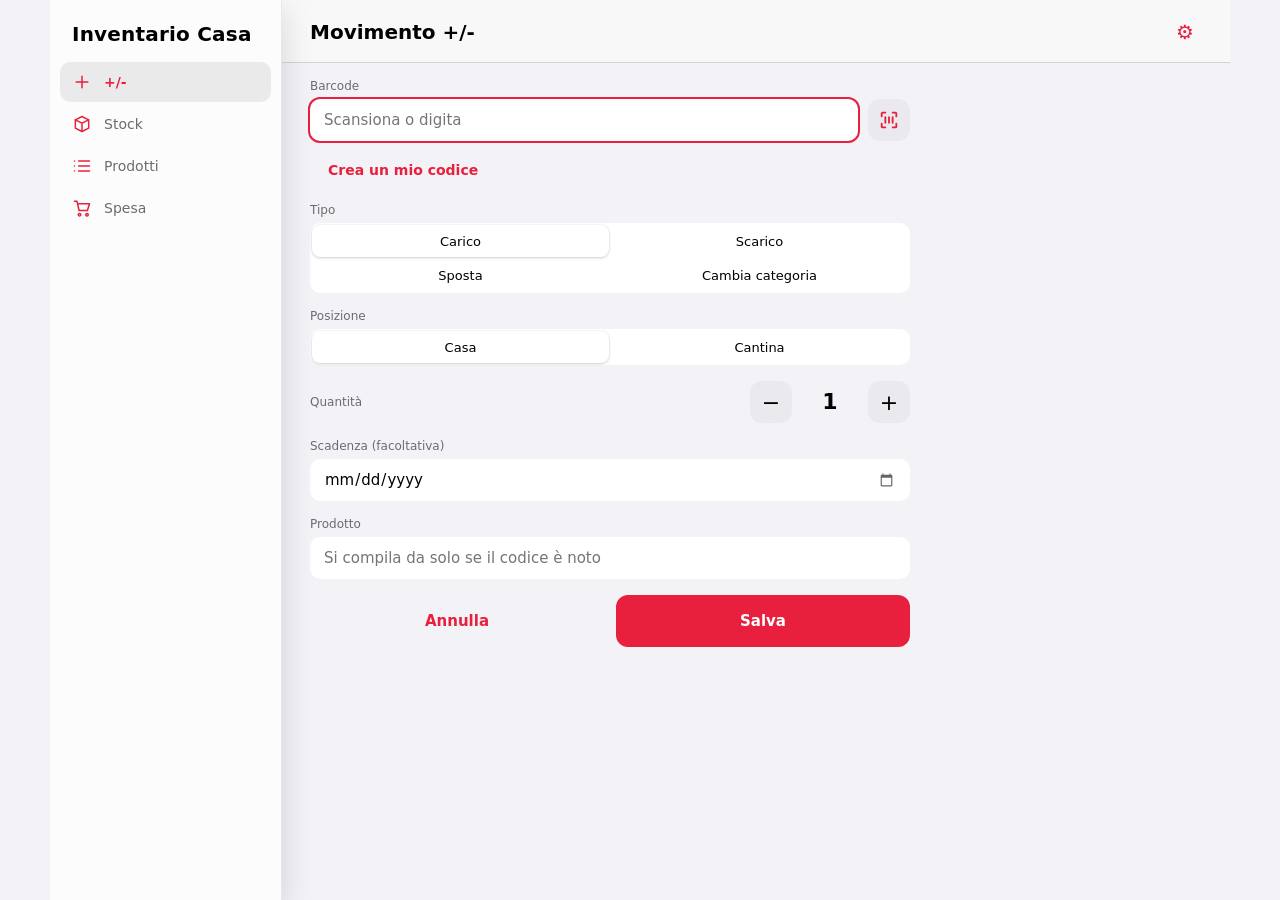
==== inventario_casa/app/static/index.html @ e1750fa5 "Elimina prodotto dal catalogo (0.30.1) Co-Authored-By: Claude Sonnet 5.5 <noreply@anthropic.com> Cla" ====
<!doctype html>
<html lang="it">
<head>
<meta charset="utf-8">
<meta name="viewport" content="width=device-width, initial-scale=1, viewport-fit=cover">
<meta name="theme-color" content="#000000">
<script>(function(){try{var h=document.documentElement,t=localStorage.getItem("tema")||"auto",x=localStorage.getItem("testo")||"normale";h.dataset.tema=t;h.dataset.testo=x;var m=document.querySelector("meta[name=theme-color]");if(m&&(t==="chiaro"||(t==="auto"&&window.matchMedia&&matchMedia("(prefers-color-scheme: light)").matches)))m.setAttribute("content","#f2f2f7")}catch(e){}})();</script>
<title>Inventario</title>
<link rel="manifest" href="manifest.json">
<link rel="icon" href="icon.svg" type="image/svg+xml">
<link rel="stylesheet" href="style.css?v=0.30.1">
<link rel="stylesheet" href="ios.css?v=0.30.1">
<link rel="stylesheet" href="ios2.css?v=0.30.1">
<link rel="stylesheet" href="tema.css?v=0.30.1">
</head>
<body>
<div id="app">
<header class="top"><svg width="20" height="20" viewBox="0 0 24 24" fill="none" stroke="currentColor" stroke-width="2" stroke-linecap="round" stroke-linejoin="round" aria-hidden="true"><path d="M3 11l9-8 9 8"/><path d="M5 10v10h14V10"/></svg>
<div class="grow"><h1 id="title">Movimento +/-</h1><div id="sub" class="sub">Home Assistant · accesso protetto</div></div><button type="button" id="imp-btn" aria-label="Impostazioni" style="background:none;border:0;color:inherit;font-size:20px;padding:8px;cursor:pointer">⚙</button><a id="esci" href="esci" hidden style="color:inherit;font-size:13px;padding:8px;opacity:.8">Esci</a></header>

<main>
<div class="large"><h1 id="ltitle" aria-hidden="true"></h1><div class="lsub" id="lsub" aria-hidden="true"></div></div>
<section id="v-mov" class="view" aria-labelledby="title">
<form id="f" autocomplete="off">
<div class="field"><label for="bc">Barcode</label>
<div class="row"><input id="bc" type="text" inputmode="text" autocapitalize="characters" autocorrect="off" spellcheck="false" placeholder="Scansiona o digita" enterkeyhint="go">
<button type="button" id="scan" class="sq" aria-label="Scansiona con la fotocamera"><svg width="22" height="22" viewBox="0 0 24 24" fill="none" stroke="currentColor" stroke-width="2" stroke-linecap="round" stroke-linejoin="round" aria-hidden="true"><path d="M4 8V5a1 1 0 011-1h3M16 4h3a1 1 0 011 1v3M20 16v3a1 1 0 01-1 1h-3M8 20H5a1 1 0 01-1-1v-3"/><path d="M8 9v6M12 9v6M16 9v6"/></svg></button></div>
<div id="scanbox" hidden><video id="vid" playsinline muted></video><button type="button" id="scanstop" class="btn ghost">Chiudi scanner</button></div>
<input id="scanfile" type="file" accept="image/*" capture="environment" class="sr" tabindex="-1" aria-label="Foto del codice a barre">
<div id="hint" class="note" role="status"></div>
<button type="button" id="mio-cod" class="btn ghost mio-cod">Crea un mio codice</button>
<div id="foto" class="fotopair" hidden><label class="btn fotobtn" for="file"><svg width="20" height="20" viewBox="0 0 24 24" fill="none" stroke="currentColor" stroke-width="2" stroke-linecap="round" stroke-linejoin="round" aria-hidden="true"><path d="M4 8h3l2-3h6l2 3h3v11H4z"/><circle cx="12" cy="13" r="3.5"/></svg><span id="t-fronte">Foto fronte</span></label><input id="file" type="file" accept="image/*" capture="environment" class="sr"><label class="btn fotobtn" for="fileretro"><svg width="20" height="20" viewBox="0 0 24 24" fill="none" stroke="currentColor" stroke-width="2" stroke-linecap="round" stroke-linejoin="round" aria-hidden="true"><path d="M4 8h3l2-3h6l2 3h3v11H4z"/><circle cx="12" cy="13" r="3.5"/></svg><span id="t-retro">Foto retro</span></label><input id="fileretro" type="file" accept="image/*" capture="environment" class="sr"><div class="fprev"><img id="prev" alt="Fronte" hidden><img id="prevr" alt="Retro" hidden></div></div>
</div>
<div id="prop" class="prop" hidden></div>
<div class="field"><div class="lbl" id="l-tipo">Tipo</div><div class="seg" id="tipo" role="group" aria-labelledby="l-tipo"></div></div>
<div class="field" id="f-riga" hidden><div class="lbl" id="l-riga">Da dove</div><div class="seg one" id="riga" role="group" aria-labelledby="l-riga"></div><div id="rnote" class="note" role="status"></div></div>
<div class="field" id="f-catnew" hidden><label for="catnew">Nuova categoria</label><select id="catnew"></select></div>
<div class="field" id="f-luogo"><div class="lbl" id="l-luogo">Posizione</div><div class="seg" id="luogo" role="group" aria-labelledby="l-luogo"></div></div>
<div class="field qty"><div class="lbl" id="l-q">Quantità</div><div class="row"><button type="button" class="sq" id="qm" aria-label="Diminuisci">−</button><output id="qv" aria-labelledby="l-q">1</output><button type="button" class="sq" id="qp" aria-label="Aumenta">+</button></div></div>
<div class="field" id="f-scad"><label for="scad">Scadenza (facoltativa)</label><input id="scad" type="date"></div>
<div class="field"><label for="pr">Prodotto</label><input id="pr" type="text" placeholder="Si compila da solo se il codice è noto"><div id="cat" class="note"></div></div>
<div class="actions"><button type="button" id="cancel" class="btn ghost">Annulla</button><button type="submit" id="save" class="btn primary">Salva</button></div>
</form>
</section>

<section id="v-stock" class="view" hidden>
<div class="stk"><div class="field"><label for="q" class="sr">Cerca</label><input id="q" type="search" placeholder="Cerca prodotto o categoria"></div>
<div class="chips" id="chips" role="group" aria-label="Filtri"></div></div>
<div id="stock"></div>
</section>

<section id="v-prod" class="view" hidden>
<div class="stk"><div class="field"><label for="qp2" class="sr">Cerca un prodotto</label><input id="qp2" type="search" placeholder="Cerca tra tutti i prodotti"></div>
<div class="note" id="prod-sum" aria-live="polite"></div>
<button type="button" class="chip tipo-f" id="prod-tipo" aria-label="Togli il filtro del tipo" hidden></button>
<div class="chips cats" id="prod-cat" role="group" aria-label="Categoria"></div>
<div class="chips cats" id="prod-sotto" role="group" aria-label="Sottocategoria" hidden></div>
<div class="chips" id="prod-luogo" role="group" aria-label="Posizione"></div>
<div class="bar one"><div class="chips" id="prod-flt" role="group" aria-label="Filtra"></div><div class="chips fix"><button type="button" class="chip" id="prod-chiudi" title="Chiudi tutti i gruppi" aria-label="Chiudi tutti i gruppi">Chiudi</button><button type="button" class="chip" id="prod-apri" title="Apri tutti i gruppi" aria-label="Apri tutti i gruppi">Apri</button></div></div></div>
<div id="prodlist"></div>
</section>

<section id="v-spesa" class="view" hidden><div class="stk" id="spesa-top"></div><div id="spesa-list"></div></section>
<section id="v-bozze" class="view" hidden><p class="empty" id="da-fare-vuoto" hidden>Niente da inserire né da approvare.</p><div id="scad-list"></div><div id="bozze-list"></div><div id="appr"></div><div id="off-conf"></div></section>
<section id="v-off" class="view" hidden><div id="off"></div></section>
<section id="v-imp" class="view" hidden><div id="imp"></div></section>
</main>

<nav id="nav" aria-label="Sezioni"></nav>
<div id="scheda" role="dialog" aria-modal="true" aria-labelledby="sc-nome" hidden>
<div class="sc-bar"><button type="button" id="sc-close" class="sq" aria-label="Chiudi la scheda">←</button><b>Scheda prodotto</b></div>
<div id="sc-body" class="sc-body"></div>
<div class="sc-foot"><button type="button" id="sc-mov" class="btn primary">Carica o scarica</button></div></div>
<div id="toast" role="status" aria-live="polite"></div>
<div id="undo" role="status" hidden></div>
</div>
<script src="app.js?v=0.30.1"></script>
<script src="ios.js?v=0.30.1"></script>
<script src="imp_sic.js?v=0.30.1"></script>
<script src="imp_cop.js?v=0.30.1"></script>
<script src="imp_cod.js?v=0.30.1"></script>
</body>
</html>
---- inventario_casa/app/static/style.css ----
:root{--bg:#14181b;--s1:#1a1f23;--s2:#1d2327;--bd:#2c353c;--tx:#e8ecef;--mut:#9aa5ae;--acc:#4fb3e8;--ok:#5fbf8f;--bad:#f08a8a;--warn:#f2b866}
*{box-sizing:border-box}
html,body{margin:0;height:100%;background:var(--bg);color:var(--tx);font-family:system-ui,-apple-system,"Segoe UI",Roboto,sans-serif}
button,input{font:inherit;color:inherit}
#app{display:flex;flex-direction:column;height:100dvh;max-width:560px;margin:0 auto}
.top{display:flex;align-items:center;gap:10px;padding:14px 20px 10px;background:var(--s1);border-bottom:1px solid #262d33;color:var(--acc)}
.top h1{margin:0;font-size:16px;color:var(--tx)}.sub{font-size:12px;color:var(--mut)}.grow{flex:1}
main{flex:1;overflow:auto;padding:16px 20px}
.view[hidden],[hidden]{display:none!important}
.field{display:flex;flex-direction:column;gap:6px;margin-bottom:16px}
label,.lbl{font-size:13px;color:var(--mut)}
input[type=text],input[type=search]{height:48px;border-radius:10px;border:1px solid var(--bd);background:var(--s2);padding:0 14px;font-size:16px;width:100%;min-width:0}
input:focus-visible,button:focus-visible,label.btn:focus-within{outline:2px solid var(--acc);outline-offset:2px}
.row{display:flex;gap:8px;align-items:center}
.sq{width:48px;height:48px;flex:none;border-radius:10px;border:1px solid var(--bd);background:var(--s2);font-size:22px;display:flex;align-items:center;justify-content:center;cursor:pointer;color:var(--acc)}
#qm,#qp{color:var(--tx)}
.qty{flex-direction:row;align-items:center;justify-content:space-between}
#qv{width:56px;text-align:center;font-size:22px;font-weight:700}
.seg{display:grid;grid-template-columns:repeat(2,minmax(0,1fr));gap:8px}
.seg button{height:48px;border-radius:10px;border:1px solid var(--bd);background:var(--s2);font-size:15px;font-weight:500;cursor:pointer}
.seg button[aria-pressed=true]{background:var(--acc);border-color:var(--acc);color:#06222f}
.note{font-size:13px;color:var(--mut);min-height:0}.note:empty{display:none}.note.warn{color:var(--warn)}.note.ok{color:var(--ok)}
.btn{display:flex;align-items:center;justify-content:center;min-height:48px;padding:0 18px;border-radius:12px;border:1px solid var(--bd);background:transparent;font-weight:500;cursor:pointer;font-size:16px}
.btn.primary{background:var(--acc);border-color:var(--acc);color:#06222f;font-weight:700}
.btn.ok{background:var(--ok);border-color:var(--ok);color:#0a2418;font-weight:700}
.btn.bad{border-color:#4a3a3a;color:var(--bad)}
.btn:disabled{opacity:.5;cursor:default}
.actions{display:flex;gap:12px}.actions .btn{flex:1;min-height:52px}
#scanbox{display:flex;flex-direction:column;gap:8px}#vid{width:100%;border-radius:10px;background:#000;max-height:240px;object-fit:cover}
#prev{max-width:100%;max-height:200px;border-radius:10px;object-fit:cover}
.sr{position:absolute;width:1px;height:1px;overflow:hidden;clip:rect(0 0 0 0)}
.chips{display:flex;gap:6px;flex-wrap:wrap;margin-bottom:8px}
.chip{min-height:32px;padding:0 12px;border-radius:16px;border:1px solid var(--bd);background:var(--s2);font-size:12px;cursor:pointer}
.chip[aria-pressed=true]{background:var(--acc);border-color:var(--acc);color:#06222f;font-weight:700}
details.g{border-bottom:1px solid #20272c}
details.g summary{padding:12px 0;font-size:12px;font-weight:700;letter-spacing:.04em;text-transform:uppercase;color:var(--mut);cursor:pointer;min-height:44px;display:flex;align-items:center}
.item{display:flex;align-items:center;gap:12px;padding:10px 0;border-top:1px solid #20272c}
.item .n{flex:1;min-width:0}.item .n b{font-weight:500;font-size:15px;display:block}.item .n span{font-size:12px;color:var(--mut)}
.badge{font-size:12px;padding:4px 10px;border-radius:12px;background:#1b2e26;color:#8fd6b0;white-space:nowrap}.badge.low{background:#33291a;color:var(--warn)}
.qta{width:34px;text-align:right;font-size:18px;font-weight:700}
.card{border-radius:14px;background:var(--s2);border:1px solid var(--bd);padding:16px;display:flex;flex-direction:column;gap:12px;margin-bottom:14px}
.card h2{margin:0;font-size:16px}.pd{display:flex;gap:10px;align-items:baseline;font-size:14px}
.pd .k{width:52px;flex:none;font-size:11px;font-weight:700;letter-spacing:.06em;color:var(--mut)}.pd.dopo .k{color:var(--acc)}.pd.dopo .v{font-weight:500}
.card .why{font-size:13px;color:var(--mut)}.card .btns{display:flex;gap:10px}.card .btns .btn{flex:1}
.empty{color:var(--mut);text-align:center;margin-top:40px}
nav{display:grid;grid-template-columns:repeat(6,minmax(0,1fr));background:var(--s1);border-top:1px solid #262d33;padding:6px 4px calc(10px + env(safe-area-inset-bottom))}
nav button{background:none;border:0;min-height:48px;display:flex;flex-direction:column;align-items:center;gap:3px;color:#7d8790;font-size:10.5px;cursor:pointer;padding:0;min-width:0}
nav button[aria-current=page]{color:var(--acc);font-weight:700}
#toast{position:fixed;left:50%;bottom:90px;transform:translateX(-50%);background:#222a30;border:1px solid var(--bd);padding:10px 16px;border-radius:10px;font-size:14px;opacity:0;pointer-events:none;transition:opacity .2s;max-width:90%}
#toast.on{opacity:1}#toast.err{border-color:var(--bad)}

.item .n .tipo{display:inline-block;margin:3px 6px 0 0;padding:1px 9px;border-radius:10px;background:#1c2a33;border:1px solid #274456;color:#9fd0ee;font-size:11px}

.item .th{width:48px;height:48px;flex:none;display:flex;align-items:center;justify-content:center}
.item .th:empty{border-radius:8px;background:var(--s2);border:1px solid var(--bd)}
.item .th img{width:100%;height:100%;object-fit:contain}
.item .n .sub2{display:block;color:var(--mut);font-size:12px}

.item{cursor:pointer}
#scheda{position:fixed;inset:0;z-index:20;background:var(--bg);display:flex;flex-direction:column;max-width:560px;margin:0 auto}
.sc-bar{display:flex;align-items:center;gap:12px;padding:10px 16px;background:var(--s1);border-bottom:1px solid #262d33}
.sc-bar .sq{color:var(--tx)}
.sc-body{flex:1;overflow:auto;padding:16px 20px 28px}
.sc-head{display:flex;gap:14px;align-items:center;margin-bottom:14px}
.sc-img{width:96px;height:96px;flex:none;display:flex;align-items:center;justify-content:center}
.sc-img img{max-width:100%;max-height:100%;object-fit:contain}
.sc-head h2{margin:0;font-size:20px;line-height:1.2}.sc-head .m{color:var(--mut);font-size:14px;margin-top:4px}
.pills{display:flex;gap:6px;flex-wrap:wrap;margin:0 0 14px}
.pills span{padding:2px 10px;border-radius:10px;background:#1c2a33;border:1px solid #274456;color:#9fd0ee;font-size:12px}
.sc-sec{margin-bottom:16px}.sc-sec h3{margin:0 0 6px;font-size:12px;letter-spacing:.06em;text-transform:uppercase;color:var(--mut)}
.sc-sec p{margin:0;font-size:14px;line-height:1.45;white-space:pre-wrap;overflow-wrap:anywhere}
.sc-giac{display:flex;justify-content:space-between;gap:10px;padding:8px 0;border-top:1px solid #20272c;font-size:14px}
.sc-giac b{font-size:16px}
.sc-giac.tot{font-weight:700}
.sc-low{color:var(--warn);font-size:13px;margin-top:6px}

.sc-foot{padding:10px 20px calc(12px + env(safe-area-inset-bottom));background:var(--s1);border-top:1px solid #262d33}.sc-foot .btn{width:100%}
.letter{padding:12px 0 4px;font-size:12px;font-weight:700;letter-spacing:.06em;color:var(--acc);text-transform:uppercase}
.badge.zero{background:#2a2023;color:var(--bad)}

.seg.one{grid-template-columns:1fr}
.seg.one button{height:auto;min-height:48px;padding:8px 12px;display:flex;justify-content:space-between;align-items:center;gap:12px;text-align:left}
select{width:100%;height:48px;border-radius:10px;border:1px solid var(--bd);background:var(--s2);color:inherit;font-size:16px;padding:0 12px}
.sc-edit{display:flex;gap:8px;align-items:center;margin-top:8px}.sc-edit select{flex:1}.sc-edit .btn{flex:none;padding:0 16px;height:48px}

/* ricerca e filtri restano fissi in alto; sotto, la categoria (o la lettera) corrente resta fissa finche non arriva la successiva */
.stk{position:sticky;top:-16px;z-index:5;background:var(--bg);margin:-16px -20px 4px;padding:16px 20px 2px}
.stk .field,.stk .chips{margin-bottom:8px}
details.g summary,.letter{position:sticky;top:calc(var(--stk,0px) - 16px);z-index:4;background:var(--bg)}

.prop{border:1px solid var(--bd);background:var(--s1);border-radius:12px;padding:14px;margin-bottom:16px;display:flex;flex-direction:column;gap:10px}
.prop h3{margin:0;font-size:12px;letter-spacing:.04em;text-transform:uppercase;color:var(--mut)}
.prop .ph{display:flex;gap:12px;align-items:center}.prop .ph .th{width:64px;height:64px;flex:none}
.prop input[type=text]{height:44px}.prop .btn{width:100%}
.prop .alt{background:none;border:0;color:var(--acc);font-size:13px;padding:6px;cursor:pointer;text-align:center}
.prop .th{display:flex;align-items:center;justify-content:center;background:var(--s2);border-radius:8px}.prop .th img{max-width:100%;max-height:100%}.prop .m{color:var(--mut);font-size:13px}.prop select{height:44px}

/* fase 4: spesa, da inserire, approvazioni */
.row{display:flex;gap:10px;align-items:flex-start}.row .grow{flex:1;min-width:0}
.row input[type=checkbox]{width:22px;height:22px;margin-top:4px}
.card.done{opacity:.55}
.fld{display:block;margin:8px 0}.fld>span{display:block;font-size:.8rem;opacity:.7;margin-bottom:2px}
.fld input,.fld select{width:100%;box-sizing:border-box}
.edit{margin:8px 0}
.btns{flex-wrap:wrap}.btns .btn{flex:1 1 40%}.fld{margin:4px 0}.card .m{text-align:left}

/* spesa e prodotti (0.6.0) */
.bar{display:flex;gap:8px;justify-content:space-between;align-items:center;flex-wrap:wrap}.bar .chips{margin-bottom:8px}
.sp-ios{width:100%;margin:6px 0 4px}.sp-nota{margin-bottom:8px}
.sp-row{display:flex;align-items:center;gap:8px;min-height:52px;border-top:1px solid #20272c}
.sp-row .th{width:36px;height:36px;flex:none;display:flex;align-items:center;justify-content:center}.sp-row .th:empty{border-radius:8px;background:var(--s2);border:1px solid var(--bd)}.sp-row .th img{width:100%;height:100%;object-fit:contain}
.sp-row .n{flex:1;min-width:0}.sp-row .n b{display:block;font-weight:500;font-size:15px;white-space:nowrap;overflow:hidden;text-overflow:ellipsis}.sp-row .n span{display:block;font-size:11px;color:var(--mut);white-space:nowrap;overflow:hidden;text-overflow:ellipsis}
.sp-chk{display:flex;align-items:center;justify-content:center;width:44px;height:44px;flex:none;cursor:pointer}.sp-chk input{width:22px;height:22px;accent-color:var(--acc)}
.sp-q{font-size:13px;font-weight:700;padding:3px 9px;border-radius:10px;white-space:nowrap}.sp-q.zero{background:#2a2023;color:var(--bad)}.sp-q.low{background:#33291a;color:var(--warn)}
.sp-plus{flex:none;width:40px;height:36px;border-radius:10px;border:1px solid var(--bd);background:transparent;color:var(--mut);font-weight:700;font-size:13px;cursor:pointer}.sp-plus:disabled{opacity:.4;cursor:default}
.sp-row.done{opacity:.5}.sp-row.done .n b{text-decoration:line-through}

/* swipe (0.6.5, stile Apple Music) */
body{overscroll-behavior-x:none}
.sw{position:relative;overflow:hidden;touch-action:pan-y}
.sw-bg{position:absolute;inset:0;background:var(--bg)}
.sw-act{position:absolute;top:0;bottom:0;border:0;display:none;align-items:center;justify-content:center;padding:0 10px;min-width:92px;color:#fff;font-size:13px;font-weight:700;text-align:center;line-height:1.2;cursor:pointer;overflow:hidden}
.sw-r{left:0;background:#2e7d57}.sw-l{right:0;background:#b7791f}.sw-l.bad{background:#c0392b}
.sw.mostra-r .sw-r,.sw.mostra-l .sw-l{display:flex}
.sw.pronto .sw-act{filter:brightness(1.2)}
.sw-fg{position:relative;background:var(--bg);touch-action:pan-y;transition:transform .3s cubic-bezier(.2,.8,.2,1);-webkit-user-select:none;user-select:none;-webkit-touch-callout:none;will-change:transform}
.sw-fg.drag{transition:none}
.sw-card{margin-bottom:14px;border-radius:14px}.sw .card.sw-fg{margin-bottom:0;background:var(--s2)}
@media (prefers-reduced-motion:reduce){.sw-fg,#nav-ind{transition:none}}
nav{position:relative}
#nav-ind{position:absolute;top:0;left:0;height:3px;border-radius:0 0 3px 3px;background:var(--acc);transition:transform .28s cubic-bezier(.2,.8,.2,1),width .2s;pointer-events:none}
.sw-hint{display:flex;gap:8px;align-items:center;justify-content:space-between;margin:0 0 8px;padding:8px 10px;border-radius:10px;background:var(--s2);border:1px solid var(--bd);font-size:12px;color:var(--mut)}
.sw-hint button{flex:none;min-height:32px;min-width:32px;border:0;background:transparent;color:var(--acc);font-size:16px;cursor:pointer}
.diag{position:fixed;left:16px;right:16px;top:20%;z-index:50;padding:14px 16px;border-radius:14px;background:var(--s2);border:1px solid var(--bd);font-size:12px;line-height:1.5;word-break:break-word}
.diag .btn{margin-top:8px}
#undo{position:fixed;left:16px;right:16px;bottom:calc(76px + env(safe-area-inset-bottom));z-index:30;display:flex;gap:12px;align-items:center;justify-content:space-between;padding:12px 16px;border-radius:12px;background:var(--s2);border:1px solid var(--bd);font-size:14px}
#undo[hidden]{display:none}#undo button{background:transparent;border:0;color:var(--acc);font-weight:700;font-size:14px;min-height:44px;padding:0 8px;cursor:pointer}
#nav{touch-action:pan-y}

.sp-x{flex:none;width:36px;height:36px;border-radius:10px;border:1px solid var(--bd);background:transparent;color:var(--mut);font-size:14px;cursor:pointer}.sp-ripr{margin-top:12px;width:100%}
#pick{position:fixed;inset:0;z-index:40;background:rgba(0,0,0,.55);display:flex;align-items:flex-end;justify-content:center}
#pick .pk{width:100%;max-width:520px;background:var(--s2);border-top:1px solid var(--bd);border-radius:16px 16px 0 0;padding:16px 16px calc(16px + env(safe-area-inset-bottom));display:flex;flex-direction:column;gap:10px}
#pick h3{margin:0 0 4px;font-size:15px}#pick .btn{min-height:48px;text-align:left}

/* Prodotti: vista unica per tipo */
details.g summary{display:flex;align-items:baseline;justify-content:space-between;gap:10px}
details.g summary .gn{font-weight:600}
details.g summary .gc{font-size:12px;color:var(--mut);white-space:nowrap}
details.g summary .gc b{color:var(--tx);font-weight:700}
.item.pr{gap:10px;padding:8px 0}
.item.pr .th{width:40px;height:40px}
.item.pr .n b{font-size:14px;white-space:nowrap;overflow:hidden;text-overflow:ellipsis}
.item.pr .n .m1,.item.pr .n .m2{display:block;white-space:nowrap;overflow:hidden;text-overflow:ellipsis;font-size:12px}
.item.pr .n .m2{font-size:11px;opacity:.75}
.qp{min-width:46px;text-align:right;line-height:1.1}
.qp b{font-size:18px;font-weight:700}.qp small{font-size:11px;color:var(--mut);margin-left:2px}
.qp i{display:block;font-style:normal;font-size:10px;color:var(--mut)}
.qp.zero b{color:var(--bad)}.qp.low b{color:var(--warn)}.qp.low i{color:var(--warn)}.qp.zero i{color:var(--bad)}
#prod-sum{margin:4px 0 2px;font-size:12px;color:var(--mut)}

.bar.one{flex-wrap:nowrap;gap:6px}.bar.one .chips{flex-wrap:nowrap}.bar.one #prod-flt{flex:1;min-width:0;overflow-x:auto;scrollbar-width:none}.bar.one #prod-flt::-webkit-scrollbar{display:none}.bar.one .chip{white-space:nowrap;flex:none}.bar.one .fix{flex:none;padding-left:6px;border-left:1px solid var(--bd)}
.chips.cats{flex-wrap:nowrap;overflow-x:auto;-webkit-overflow-scrolling:touch;scrollbar-width:none;padding-bottom:4px}.chips.cats::-webkit-scrollbar{display:none}.chips.cats .chip{flex:none;white-space:nowrap}
.sez{margin:14px 4px 6px;font-size:12px;letter-spacing:.06em;text-transform:uppercase;color:var(--mut)}
.stp{display:flex;align-items:center;gap:8px;flex:1}.stp input{flex:1;min-width:0;text-align:center;font-size:20px;height:48px}
details.g.sub{border-bottom:0;margin-left:10px}details.g.sub summary{position:static;font-size:11px;min-height:36px;padding:6px 0;text-transform:none;letter-spacing:0}#prod-sotto{margin-top:4px}
.pen{display:inline-flex;width:36px;height:36px;font-size:16px;vertical-align:middle;margin-left:6px}#sc-dati .btns{display:flex;gap:8px;margin-top:8px}

.sc-hero{display:flex;gap:16px;align-items:center;margin-bottom:12px;padding:14px;border-radius:16px;background:linear-gradient(160deg,#1b242b,#161c21);border:1px solid #26323a}
.sc-hero .sc-img{width:116px;height:116px;border-radius:14px;background:#fff;padding:6px;overflow:hidden}
.sc-noimg{font-size:44px}
.sc-tit{min-width:0;flex:1}.sc-tit h2{margin:0;font-size:21px;line-height:1.2;overflow-wrap:anywhere}
.sc-marca{color:var(--tx);opacity:.8;font-size:15px;margin-top:6px}.sc-cod{color:var(--mut);font-size:12px;margin-top:6px;font-variant-numeric:tabular-nums}
.pills span.cat{background:#1c2a33;border:1px solid #274456;color:#9fd0ee}.pills span.tipo{background:#2a2433;border:1px solid #473a5c;color:#d2b8f2}
.pills span{padding:5px 12px;font-size:13px;border-radius:14px}
.sc-stock{display:flex;align-items:center;gap:16px;padding:16px;border-radius:16px;margin-bottom:8px;border:1px solid #26323a;background:#161c21}
.sc-stock.ok{background:linear-gradient(135deg,#14261d,#161c21);border-color:#245238}.sc-stock.low{background:linear-gradient(135deg,#2b2412,#161c21);border-color:#6b5a1f}.sc-stock.zero{background:linear-gradient(135deg,#2c1717,#161c21);border-color:#6b2a2a}
.sc-num{display:flex;flex-direction:column;align-items:center;min-width:76px}.sc-num b{font-size:46px;line-height:1;font-weight:800}.sc-num small{font-size:11px;color:var(--mut);margin-top:4px;text-transform:uppercase;letter-spacing:.05em}
.sc-stock.ok .sc-num b{color:#7fd9a0}.sc-stock.low .sc-num b{color:#f0c85a}.sc-stock.zero .sc-num b{color:#f08a8a}
.sc-badge{display:inline-block;padding:4px 12px;border-radius:12px;font-size:13px;font-weight:700;background:#ffffff14}.sc-min{display:block;font-size:13px;color:var(--mut);margin-top:8px;line-height:1.35}
.sc-dove{display:flex;gap:8px;flex-wrap:wrap;margin-bottom:16px}.sc-luogo{flex:1;min-width:130px;display:flex;justify-content:space-between;align-items:center;gap:8px;padding:10px 14px;border-radius:12px;background:#1a2126;border:1px solid #242d33;font-size:13px}.sc-luogo b{font-size:20px}
.sc-score{display:grid;grid-template-columns:repeat(3,1fr);gap:8px;margin:4px 0 16px}
.sc-sc{border-radius:14px;padding:10px 6px;text-align:center;background:#1a2126;border:1px solid #242d33}.sc-sc small{display:block;font-size:11px;letter-spacing:.06em;text-transform:uppercase;color:var(--mut)}.sc-sc b{display:block;font-size:26px;margin-top:2px}
.sc-sc.g{background:#14301f;border-color:#2c7a4b}.sc-sc.g b{color:#7fe0a3}.sc-sc.y{background:#33300f;border-color:#8a8222}.sc-sc.y b{color:#f1e062}.sc-sc.o{background:#35240f;border-color:#9a5c1f}.sc-sc.o b{color:#f5a45a}.sc-sc.r{background:#341516;border-color:#a03a3c}.sc-sc.r b{color:#f58a8c}.sc-sc.u b{color:var(--mut)}
.sc-nutri{display:grid;grid-template-columns:repeat(4,1fr);gap:8px}.sc-n{border-radius:12px;padding:10px 4px;text-align:center;background:#1a2126;border:1px solid #242d33;display:flex;flex-direction:column;align-items:center;gap:2px}
.sc-n .e{font-size:20px}.sc-n b{font-size:15px}.sc-n small{font-size:11px;color:var(--mut)}
.sc-chips{display:flex;gap:6px;flex-wrap:wrap}.sc-chips span{padding:5px 12px;border-radius:14px;font-size:13px;background:#14301f;border:1px solid #2c7a4b;color:#a6ecc0}.sc-chips span.warn{background:#35240f;border-color:#9a5c1f;color:#f7c58c}
.sc-acc{margin:0 0 8px;border-radius:14px;background:#1a2126;border:1px solid #242d33;overflow:hidden}.sc-acc summary{padding:14px 16px;font-size:15px;font-weight:600;cursor:pointer;min-height:44px;display:flex;align-items:center}
.sc-acc>p{margin:0;padding:0 16px 16px;font-size:14px;line-height:1.5;white-space:pre-wrap;overflow-wrap:anywhere;color:var(--tx);opacity:.9}.sc-acc.modifica{margin-top:12px}.sc-acc.modifica>.sc-sec{padding:0 16px 8px}
.sc-agg{text-align:center;color:var(--mut);font-size:12px;margin:14px 0 4px}
.sc-sc i{display:block;font-style:normal;font-size:11px;color:var(--mut);margin-top:4px;line-height:1.25}.sc-leg{font-size:12px;color:var(--mut);line-height:1.4;margin:0 0 14px}.sc-score+.sc-leg{margin-top:-8px}
.sc-ric .sc-r{display:grid;grid-template-columns:1fr;gap:2px;padding:10px 14px;margin-bottom:6px;border-radius:12px;background:#14231d;border:1px solid #24493a}.sc-r b{font-size:15px}.sc-r span{font-size:14px;color:#a6ecc0}.sc-r small{font-size:12px;color:var(--mut)}
.pills button{font:inherit;cursor:pointer;padding:5px 12px;font-size:13px;border-radius:14px;min-height:34px}.pills button.cat{background:#1c2a33;border:1px solid #274456;color:#9fd0ee}.pills button.tipo{background:#2a2433;border:1px solid #473a5c;color:#d2b8f2}.pills button:active{filter:brightness(1.25)}
.tipo-f{margin:0 0 6px;background:#2a2433!important;border-color:#473a5c!important;color:#d2b8f2!important}

.sc-bins{display:flex;flex-wrap:wrap;gap:8px}.sc-bin{display:flex;flex-direction:column;gap:2px;padding:8px 12px;border-radius:12px;border:1px solid var(--bd,#333);background:#1b1f26;min-width:110px}
.sc-bin .m{font-size:13px;color:var(--mut)}.sc-bin b{font-size:16px}
.sc-bin.carta{background:#14243a;border-color:#2f5d9a}.sc-bin.carta b{color:#8ec1ff}
.sc-bin.plastica{background:#33290f;border-color:#a68a1f}.sc-bin.plastica b{color:#ffd95e}
.sc-bin.vetro{background:#12301f;border-color:#2f8a55}.sc-bin.vetro b{color:#7fe0a5}
.sc-bin.metallo{background:#262a30;border-color:#6b7683}.sc-bin.metallo b{color:#c7d0da}
.sc-bin.umido{background:#2f2316;border-color:#8a5a2f}.sc-bin.umido b{color:#e0b07f}
.sc-bin.legno,.sc-bin.indiff{background:#23232a;border-color:#555}.sc-bin.legno b,.sc-bin.indiff b{color:#ddd}

.has-clr{position:relative}.has-clr input[type=search]{padding-right:44px;-webkit-appearance:none;appearance:none}
.has-clr input[type=search]::-webkit-search-cancel-button{display:none}
.clr{position:absolute;right:6px;top:50%;transform:translateY(-50%);width:36px;height:36px;border:0;border-radius:50%;background:var(--s1,#222);color:var(--mut,#aaa);font-size:16px;cursor:pointer}
.clr[hidden]{display:none}

details.g>summary .cs{font-size:.88em;font-weight:500;color:var(--mut);text-transform:none;letter-spacing:0;margin-left:2px}

.card.scad{cursor:pointer}.card.scad.scaduto{border-color:#a8453f}.card.scad.urgente{border-color:#a68a1f}

.prodgen{margin:8px 0 0;padding:8px 10px;border-radius:10px;background:rgba(127,127,127,.12);font-size:.85rem}
.prodgen .k{font-size:.7rem;letter-spacing:.05em;opacity:.7;margin-bottom:2px}
.prodgen .pg{padding:1px 0}

.regola{display:flex;justify-content:space-between;align-items:center;gap:8px;padding:6px 0;border-bottom:1px solid rgba(127,127,127,.2)}
.regola .btn{padding:2px 10px;min-width:0}

.sug1{align-items:flex-start}
.regola-bt{display:flex;gap:6px;flex-shrink:0}

.offrow{display:flex;gap:10px;align-items:center;cursor:pointer}.offrow input{width:22px;height:22px;flex:none}.offrow .th{width:48px;height:48px;flex:none}.offrow2{display:flex;gap:8px;align-items:center;flex-wrap:wrap}.offrow2 select{flex:1 1 150px;min-height:40px}

.offlist{display:flex;flex-direction:column;gap:10px;margin-top:12px}.offcard{margin-bottom:0;padding:12px}
.offrow{display:flex;gap:10px;align-items:flex-start}.offrow>input{width:22px;height:22px;flex:none;margin-top:4px}.offrow .th{width:56px;height:56px;flex:none}.offtx{min-width:0;flex:1}
.offname{all:unset;font-weight:700;font-size:15px;color:var(--acc);cursor:pointer;display:block;text-decoration:underline;text-underline-offset:3px}.offname:focus-visible{outline:2px solid var(--acc);outline-offset:2px}
.offbadges{display:flex;flex-wrap:wrap;gap:6px;margin-top:6px}.badge{font-size:11px;padding:2px 8px;border-radius:10px;border:1px solid var(--bd);background:var(--s1);color:var(--mut)}.badge.okb{color:#7bd88f;border-color:#2e5a3a}.badge.missb{color:#f0b35a;border-color:#6a4d1e}
.offbar{position:sticky;bottom:calc(64px + env(safe-area-inset-bottom));z-index:5;display:flex;gap:8px;flex-wrap:wrap;padding:10px;margin-top:12px;background:var(--s1);border:1px solid var(--bd);border-radius:14px}.offbar .btn{flex:1 1 40%;min-height:44px}
#offscheda{position:fixed;inset:0;z-index:30;background:var(--bg);display:flex;flex-direction:column;max-width:560px;margin:0 auto}
.offhead{display:flex;gap:12px;align-items:center;margin-bottom:12px}.th.big{width:84px;height:84px;flex:none}.offfoot{display:flex;gap:10px}.offfoot .btn{flex:1;width:auto}
.nutgrid{display:grid;grid-template-columns:1fr 1fr;gap:8px}#offscheda textarea{width:100%;box-sizing:border-box;min-height:70px;border-radius:10px;border:1px solid var(--bd);background:var(--s2);color:var(--tx);padding:10px;font:inherit}
.offfoto{display:flex;gap:8px;flex-wrap:wrap;margin:8px 0}.offfoto .btn{flex:1 1 45%;text-align:center}
---- inventario_casa/app/static/ios.css ----
/* Aspetto iPhone (modello: app Musica; indice A-Z come Contatti; gruppi come Impostazioni; caselle tonde come Promemoria).
   Si carica dopo style.css e ne ridefinisce i colori e i componenti. */
:root{--bg:#000;--s1:#1c1c1e;--s2:#1c1c1e;--s3:#2c2c2e;--bd:#38383a;--tx:#fff;--mut:#8e8e93;--acc:#fa2d48;--ok:#30d158;--bad:#ff453a;--warn:#ff9f0a;
  --bar:rgba(22,22,24,.94);--sep:#38383a;color-scheme:dark}
html,body{font-family:-apple-system,BlinkMacSystemFont,"SF Pro Text","Helvetica Neue",system-ui,sans-serif;-webkit-font-smoothing:antialiased;-webkit-tap-highlight-color:transparent}
body{overscroll-behavior:none}
button,input,select,textarea{-webkit-tap-highlight-color:transparent}
#app{position:relative}

/* barra in alto: titolo piccolo che compare quando il titolo grande esce dallo schermo */
.top{background:var(--bar);border-bottom:.5px solid transparent;padding:calc(10px + env(safe-area-inset-top)) 16px 8px;transition:border-color .2s;min-height:44px;-webkit-backdrop-filter:saturate(180%) blur(20px);backdrop-filter:saturate(180%) blur(20px)}
.top.sotto{border-bottom-color:var(--sep)}
.top .grow{text-align:center}.top h1{font-size:17px;font-weight:600;opacity:0;transition:opacity .18s}.top.sotto h1{opacity:1}.top .sub{display:none}
.top svg{opacity:.0}.top #imp-btn{color:var(--acc)!important}
.large{padding:2px 0 10px}.large h1{margin:0;font-size:34px;line-height:1.1;font-weight:800;letter-spacing:.2px}.large .lsub{margin-top:4px;color:var(--mut);font-size:14px;min-height:0}.large .lsub:empty{display:none}
main{padding:8px 20px 28px}
.stk{top:-8px;margin:-8px -20px 4px;padding:8px 20px 2px}
details.g summary,.letter{top:calc(var(--stk,0px) - 8px)}

/* barra delle schede */
nav{background:var(--bar);border-top:.5px solid var(--sep);padding:6px 2px calc(6px + env(safe-area-inset-bottom));-webkit-backdrop-filter:saturate(180%) blur(20px);backdrop-filter:saturate(180%) blur(20px)}
nav button{color:var(--mut);font-size:10px;font-weight:500;gap:2px;min-height:49px;transition:color .15s,transform .15s}
nav button svg{width:26px;height:26px;stroke-width:1.8}
nav button[aria-current=page]{color:var(--acc);font-weight:600}nav button:active{transform:scale(.92)}
#nav-ind{display:none}

/* righe come in Musica */
.item{border-top:0;padding:8px 0;gap:12px;position:relative}
.item::after{content:"";position:absolute;left:68px;right:0;bottom:0;border-bottom:.5px solid var(--sep)}
.item .th{width:56px;height:56px;border-radius:8px;overflow:hidden;background:var(--s3)}
.item .th:empty{background:var(--s3);border:0}.item .th img{object-fit:cover}
.item .n b{font-size:17px;font-weight:500}.item .n span{font-size:13px}
.item:active{background:var(--s3)}
details.g summary,.letter{background:var(--bg);color:var(--tx);font-size:20px;font-weight:700;letter-spacing:0;text-transform:none;padding:14px 0 8px;border-bottom:.5px solid var(--sep)}
details.g.sub summary{font-size:15px;font-weight:600;color:var(--mut);padding-top:10px}
details.g{border-bottom:0}
.letter{color:var(--acc)}
.qp b,.qta{font-weight:600}
.badge{border-radius:10px}

/* schede a gruppi (come Impostazioni) */
.card{background:var(--s1);border:0;border-radius:12px;padding:16px}
.prop,.sw-hint,.diag{background:var(--s1);border:0;border-radius:12px}
#toast{background:rgba(44,44,46,.96);border:0;border-radius:14px;-webkit-backdrop-filter:blur(20px);backdrop-filter:blur(20px);font-weight:500}
#undo{background:var(--bar);border:.5px solid var(--sep);border-radius:14px;bottom:calc(64px + env(safe-area-inset-bottom));-webkit-backdrop-filter:saturate(180%) blur(20px);backdrop-filter:saturate(180%) blur(20px)}

/* pulsanti: pieno per l'azione principale, tinta per gli altri */
.btn{border:0;background:var(--s3);color:var(--acc);border-radius:14px;min-height:50px;font-weight:600;transition:transform .12s,opacity .12s}
.btn:active{transform:scale(.97);opacity:.85}
.btn.primary,.seg button[aria-pressed=true],.chip[aria-pressed=true]{color:#fff}
.btn.primary{background:var(--acc)}
.btn.ok{background:var(--ok);color:#04210f}
.btn.bad{background:rgba(255,69,58,.16);color:var(--bad)}
.btn.ghost{background:transparent}
.sq{border:0;background:var(--s3);border-radius:12px}
.chip{border:0;background:var(--s3);color:var(--tx);font-weight:500;min-height:34px;padding:0 14px;border-radius:17px}
.chip[aria-pressed=true]{background:var(--acc)}

/* campi */
input[type=text],input[type=search],input[type=number],select,textarea{background:var(--s1);border:0;border-radius:10px;height:46px;font-size:17px}
input[type=search]{padding-left:36px;background-image:url("data:image/svg+xml;utf8,<svg xmlns='http://www.w3.org/2000/svg' width='18' height='18' viewBox='0 0 24 24' fill='none' stroke='%238e8e93' stroke-width='2.4' stroke-linecap='round'><circle cx='11' cy='11' r='7'/><path d='M20 20l-3.5-3.5'/></svg>");background-repeat:no-repeat;background-position:12px 50%}
input:focus-visible,select:focus-visible,textarea:focus-visible{outline:2px solid var(--acc);outline-offset:0}
label,.lbl{font-size:13px}

/* controllo segmentato */
.seg:not(.one){background:var(--s1);border-radius:10px;padding:2px;gap:2px}
.seg:not(.one) button{height:36px;border:0;background:transparent;border-radius:8px;font-size:14px;font-weight:500;transition:background .2s,color .2s}
.seg:not(.one) button[aria-pressed=true]{background:#636366;box-shadow:0 1px 3px rgba(0,0,0,.4)}
.seg.one button{border:0;background:var(--s1);border-radius:10px}.seg.one button[aria-pressed=true]{background:var(--acc);color:#fff}

/* caselle tonde (come Promemoria) */
input[type=checkbox]{-webkit-appearance:none;appearance:none;width:24px;height:24px;border-radius:50%;border:1.5px solid #636366;background:transparent;flex:none;cursor:pointer;transition:background .15s,border-color .15s;position:relative}
input[type=checkbox]:checked{background:var(--acc);border-color:var(--acc)}
input[type=checkbox]:checked::after{content:"";position:absolute;left:7px;top:3px;width:6px;height:11px;border:solid #fff;border-width:0 2px 2px 0;transform:rotate(45deg)}

/* scheda prodotto e scheda di invio: foglio che sale dal basso */
#scheda,#offscheda{top:12px;border-radius:14px 14px 0 0;box-shadow:0 0 0 100vmax rgba(0,0,0,.5);background:var(--bg);overflow:hidden}
#scheda::before,#offscheda::before{content:"";position:absolute;top:6px;left:50%;width:36px;height:5px;margin-left:-18px;border-radius:3px;background:#48484a;z-index:2}
.sc-bar{background:var(--s1);border-bottom:.5px solid var(--sep);padding-top:18px}
.sc-foot{background:var(--s1);border-top:.5px solid var(--sep)}
.sc-giac{border-top:.5px solid var(--sep)}

/* indice A-Z sul bordo destro (come Contatti) */
#az{position:absolute;right:1px;z-index:12;display:none;flex-direction:column;justify-content:space-between;align-items:center;width:22px;padding:2px 0;touch-action:none;user-select:none;-webkit-user-select:none}
#az.on{display:flex}
#az span{font-size:11px;font-weight:700;line-height:1;width:18px;height:18px;display:flex;align-items:center;justify-content:center;border-radius:50%;color:var(--acc);transition:background .1s,color .1s}
#az span.vuota{color:#5a5a5e}
#az span.att{background:var(--acc);color:#fff}
#app.conaz main{padding-right:30px}
#az-bolla{position:absolute;right:34px;z-index:13;width:58px;height:58px;border-radius:50%;background:rgba(44,44,46,.96);color:#fff;font-size:30px;font-weight:700;display:none;align-items:center;justify-content:center;pointer-events:none;box-shadow:0 2px 14px rgba(0,0,0,.5)}
#az-bolla.on{display:flex}

/* Condividi */
.offbar{background:var(--bar);border:.5px solid var(--sep);-webkit-backdrop-filter:blur(20px);backdrop-filter:blur(20px);bottom:8px}
.offname{color:var(--tx);text-decoration:none;font-size:17px}
.offcard{background:var(--s1)}

@media (prefers-reduced-motion:reduce){*{transition-duration:.01ms!important;animation-duration:.01ms!important}}

/* rifiniture dopo il collaudo (Movimento, Stock, Prodotti, scheda) */
.top{padding-top:calc(4px + env(safe-area-inset-top));padding-bottom:4px;min-height:44px}
.large{padding-top:0}
input[type=date],input[type=time]{-webkit-appearance:none;appearance:none;height:46px;width:100%;border:0;border-radius:10px;background:var(--s1);color:var(--tx);font:inherit;font-size:17px;padding:0 14px;min-width:0;text-align:left}
input[type=date]::-webkit-calendar-picker-indicator{filter:invert(.6);opacity:.8}
#qv{display:flex;align-items:center;justify-content:center;height:46px;line-height:1}
.qty{align-items:center}
.sc-hero,.sc-stock,.sc-luogo,.sc-sc,.sc-n,.sc-acc{background:var(--s1);border:0}
.sc-hero{border-radius:14px}
.sc-stock.ok,.sc-stock.low,.sc-stock.zero{border-color:transparent}
.sc-acc summary{border-bottom:0}
.prop{padding:16px}
.item .n .tipo{background:rgba(250,45,72,.14);border:0;color:#ff7d8d}
.pills span{background:var(--s3);border:0;color:var(--tx)}
.item .n{min-width:0}.item .n b{overflow:hidden;text-overflow:ellipsis}
.item .sw-fg,.sw-fg{background:var(--bg)}
.sc-head h2 .pen{width:30px;height:30px;font-size:15px;border-radius:8px;vertical-align:middle;display:inline-flex;margin-left:4px}
#az-bolla{right:36px}
.chips.cats{padding-right:2px}

/* confronti OFF */
.oc-intro{margin:0 0 10px;font-size:13px;color:var(--mut)}
.oc{gap:14px}
.oc-nome{all:unset;font-size:17px;font-weight:700;cursor:pointer;color:var(--tx)}.oc-nome:focus-visible{outline:2px solid var(--acc);outline-offset:2px;border-radius:4px}
.oc-voce{display:flex;flex-direction:column;gap:8px;padding-top:12px;border-top:.5px solid var(--sep)}
.oc-et{font-size:13px;font-weight:700;color:var(--acc)}
.oc-due{display:grid;grid-template-columns:1fr 1fr;gap:10px}
.oc-col{min-width:0;display:flex;flex-direction:column;gap:3px;padding:8px 10px;border-radius:10px;background:var(--s3)}
.oc-col small{font-size:11px;color:var(--mut);font-weight:600}
.oc-val{font-size:14px;line-height:1.35;overflow-wrap:anywhere;display:-webkit-box;-webkit-line-clamp:3;-webkit-box-orient:vertical;overflow:hidden;cursor:pointer}
.oc-val.aperto{display:block;-webkit-line-clamp:unset}.oc-val.vuoto{color:#636366;font-style:italic;cursor:default}
.oc-seg button{font-size:12.5px;height:auto;min-height:36px;padding:6px 6px;line-height:1.2}
.oc .btns .btn{flex:1 1 40%}
.oc .btns{flex-wrap:nowrap}.oc .btns .btn{flex:1 1 0;white-space:nowrap;font-size:15px;padding:0 8px}
---- inventario_casa/app/static/ios2.css ----
/* ritocchi grafici delle schede Spesa, Da fare, Condividi e Impostazioni (iPhone) */
/* testi delle schede: piccoli e grigi come nelle Impostazioni di iOS, senza spazi enormi */
.card p,.card .m,.sc-body .m,.prop .m{margin:0;font-size:14px;line-height:1.4;color:var(--mut);text-align:left}
.card p.m b,.card p b{color:var(--tx);font-weight:600}
.card h2{font-size:17px;font-weight:600}
.card a,.card a.m{color:var(--acc);text-decoration:none}
.card{gap:10px;padding:14px 16px}
.card input[type=text],.card input[type=search],.card select,.card textarea,#offscheda input[type=text],#offscheda textarea{background:var(--s3)}
.fld{display:flex;flex-direction:column;gap:6px;margin:0 0 14px}
.fld>span{font-size:13px;color:var(--mut)}
h3.sez,.sez{font-size:13px;font-weight:600;letter-spacing:.02em;color:var(--mut);text-transform:uppercase;margin:18px 0 8px 4px}

/* Spesa: righe come Promemoria */
#spesa-list .row,#spesa-list .item{align-items:center}
#spesa-list .sp-x,#spesa-list .btn{border:0;background:var(--s3);color:var(--acc);border-radius:10px;min-height:40px}
.sp-x{border:0;background:var(--s3);color:var(--mut)}
#spesa-list .badge{font-size:13px;font-weight:600}

/* Condividi */
.offlist{margin-top:10px;gap:8px}
.offcard{padding:12px 14px}
.offrow .th{border-radius:10px;overflow:hidden;background:var(--s3)}
.offrow .th img{width:100%;height:100%;object-fit:cover}
.offbar{flex-wrap:nowrap;gap:6px;padding:8px;border-radius:16px;background:rgba(28,28,30,.98);bottom:8px}
.offbar .btn{flex:1 1 0;min-width:0;min-height:44px;padding:0 4px;font-size:13px;line-height:1.15;text-align:center}
.offbar .btn:disabled{opacity:.35}
.offlist+.note,.offlist~.note{margin-top:8px}
.badge{font-size:12px}
.offbadges .badge{background:var(--s3)}
.offbadges .badge.okb{color:var(--ok);background:rgba(48,209,88,.14);border:0}
.offbadges .badge.missb{color:var(--warn);background:rgba(255,159,10,.14);border:0}

/* foglio di invio */
.offhead .th:empty{display:none}
.offhead .th.big{width:72px;height:72px;border-radius:12px;overflow:hidden;background:var(--s3)}
.offhead .th.big img{width:100%;height:100%;object-fit:cover}
.offhead b{font-size:17px}
.offfoto .btn{min-height:46px;font-size:14px;line-height:1.2;padding:0 8px}
.offfoot{padding-top:10px}
.offfoot .btn{min-height:48px;font-size:14px;line-height:1.15;padding:0 6px}
.nutgrid{gap:0 10px}

/* Da fare */
#bozze-list .card .btns .btn,#appr .card .btns .btn{min-height:46px;font-size:15px}
#bozze-list .card .m{color:var(--mut)}
.fld input,.fld textarea,.fld select,.card input[type=text],.card textarea{color:var(--tx)}
#offscheda .sc-body>p.m,#offscheda .sc-body>.note{margin:0 0 12px}
#offscheda .offfoto{margin:10px 0}
.offbar .btn{font-size:12.5px;letter-spacing:-.1px}
.offbar .btn.bad{flex:1.35 1 0}
.offlist{padding-bottom:10px}
/* Spesa: righe e pulsanti */
.sp-row{border-top:0;position:relative;min-height:60px}
.sp-row::after{content:"";position:absolute;left:44px;right:0;bottom:0;border-bottom:.5px solid var(--sep)}
.sp-row .th{width:44px;height:44px;border-radius:8px;overflow:hidden}.sp-row .th:empty{background:var(--s3);border:0}
.sp-row .n b{font-size:16px}.sp-row .n span{font-size:13px}
.sp-plus{border:0;background:var(--s3);color:var(--acc);width:44px;height:40px;font-size:15px}
.sp-chk input{accent-color:var(--acc)}
.sp-q{font-size:13px}
#bozze-list .card a.m,#bozze-list .card a{color:var(--acc)}

/* 0.22: testi più piccoli, barra in alto sottile, niente scorrimento laterale */
html,body,#app{max-width:100%;overflow-x:hidden}
main{overflow-x:hidden;overscroll-behavior-x:none;padding:6px 16px 24px;touch-action:pan-y}
#app.conaz main{padding-right:28px}
.top{min-height:26px;padding:calc(2px + env(safe-area-inset-top)) 14px 2px}
.top h1{font-size:15px}
.large{padding:0 0 4px}.large h1{font-size:24px;line-height:1.15}.large .lsub{font-size:12px;margin-top:2px}
body{font-size:14px}
label,.lbl{font-size:12px}
.item{padding:6px 0;gap:10px}.item::after{left:56px}
.item .th{width:46px;height:46px;border-radius:7px}
.item .n b{font-size:15px}.item .n span,.item .n .m1,.item .n .m2{font-size:12px}
.qta{font-size:16px}.badge{font-size:11px}
details.g summary,.letter{font-size:16px;padding:10px 0 6px}details.g.sub summary{font-size:13px}
.card{padding:12px;border-radius:12px}.card h2{font-size:15px}.card .why,.note,.prop .m,.m{font-size:12px}
.btn{min-height:42px;font-size:14px;border-radius:12px}
.chip{min-height:30px;font-size:12px;padding:0 12px}
input[type=text],input[type=search],input[type=number],input[type=date],input[type=time],select,textarea{height:42px;font-size:15px}
textarea{height:auto}
#qv{height:42px}.sq{width:42px;height:42px}
.seg:not(.one) button{height:32px;font-size:13px}
nav{padding:4px 2px calc(4px + env(safe-area-inset-bottom))}
nav button{font-size:9.5px;min-height:44px}nav button svg{width:23px;height:23px}
.offname{font-size:15px}
.offrow,.offtx,.card,.oc-col,.oc-val{min-width:0;max-width:100%}
.offname{overflow-wrap:anywhere;word-break:break-word;white-space:normal}
.offbar{left:0;right:0;max-width:100%;box-sizing:border-box}
.oc-nome{font-size:15px;overflow-wrap:anywhere}
.oc-et{font-size:12px}.oc-val{font-size:13px}.oc-col small{font-size:10.5px}
.oc-seg button{font-size:12px}
.oc .btns .btn{font-size:14px}
.oc-mass{margin:0 0 10px}.oc-mass .btn{font-size:13px;min-height:40px}
.sc-head h2{font-size:17px}.sc-head .m,.sc-sec p,.sc-giac{font-size:13px}
#toast{font-size:13px}

/* foto fronte e retro sotto il codice a barre */
.fotopair{display:grid;grid-template-columns:1fr 1fr;gap:8px;margin-top:8px}
.fotopair[hidden]{display:none}
.fotobtn{gap:8px;font-size:14px;min-height:42px;cursor:pointer}
.fprev{grid-column:1/-1;display:flex;gap:8px}.fprev img{flex:1;min-width:0;max-height:120px;border-radius:10px;object-fit:cover}.fprev img[hidden]{display:none}
.oc-bar{position:sticky}

/* iPad e Mac (schermo largo): barra laterale a sinistra come le app Apple, titolo nella barra in alto, fogli centrati */
@media (min-width:744px) and (min-height:600px){
  #app{display:grid;grid-template-columns:232px minmax(0,1fr);grid-template-rows:auto minmax(0,1fr);max-width:1180px;height:100dvh;margin:0 auto}
  nav{grid-column:1;grid-row:1/-1;display:flex;flex-direction:column;gap:2px;align-content:flex-start;padding:calc(18px + env(safe-area-inset-top)) 10px 16px;background:var(--s1);border-top:0;border-right:.5px solid var(--sep);overflow:auto;-webkit-backdrop-filter:none;backdrop-filter:none}
  nav::before{content:"Inventario Casa";display:block;padding:4px 12px 14px;font-size:20px;font-weight:800;letter-spacing:.2px;color:var(--tx)}
  nav button{flex-direction:row;justify-content:flex-start;gap:12px;min-height:40px;padding:0 12px;border-radius:10px;font-size:14px;font-weight:500;color:var(--tx);text-align:left;width:100%}
  nav button svg{width:20px;height:20px;flex:none;color:var(--acc)}
  nav button[aria-current=page]{background:rgba(250,45,72,.16);color:var(--acc);font-weight:600}
  .top{grid-column:2;grid-row:1;padding:calc(12px + env(safe-area-inset-top)) 28px 10px;min-height:56px;border-bottom:.5px solid var(--sep)}
  .top .grow{text-align:left}.top h1{opacity:1;font-size:20px;font-weight:700}.top .sub{display:block}
  .top svg{display:none}
  .large{display:none}
  main{grid-column:2;grid-row:2;padding:16px 28px 32px}
  #app.conaz main{padding-right:36px}
  body{font-size:15px}
  .item .n b{font-size:16px}.item .th{width:52px;height:52px}.item::after{left:64px}
  .btn{min-height:44px;font-size:15px}
  #f,#v-imp{max-width:600px}
  #scheda,#offscheda{top:40px;bottom:40px;left:0;right:0;margin:0 auto;width:min(640px,92vw);max-width:none;border-radius:16px;height:auto}
  #scheda::before,#offscheda::before{display:none}
  .sc-bar{padding-top:12px}
  #toast{bottom:32px}
  #undo{left:calc(232px + 28px);right:28px;bottom:24px}
  .offbar{max-width:640px}
  .oc{max-width:720px}
}
@media (min-width:744px) and (min-height:600px) and (hover:hover){
  nav button:hover:not([aria-current=page]){background:var(--s3)}
  .item:hover{background:var(--s1)}
  .btn:hover{opacity:.88}
  .chip:hover,.seg button:hover{filter:brightness(1.15)}
}
.offnasc{margin-top:18px}.offnasc>.btn{width:100%}.nascosto{display:flex;align-items:center;gap:10px;margin-top:8px}.nascosto .offtx{flex:1}.nascosto .btn{flex:none;min-height:36px;padding:0 14px}

/* barra delle sezioni flottante su telefono, come iPhone (capsula traslucida staccata dai bordi) */
@media (max-width:743px),(max-height:599px){
  nav{position:fixed;left:14px;right:14px;bottom:calc(8px + env(safe-area-inset-bottom));z-index:15;padding:5px;border-radius:32px;border:.5px solid rgba(255,255,255,.14);background:rgba(44,44,46,.66);-webkit-backdrop-filter:blur(28px) saturate(180%);backdrop-filter:blur(28px) saturate(180%);box-shadow:0 10px 32px rgba(0,0,0,.5),inset 0 .5px 0 rgba(255,255,255,.12)}
  nav button{min-height:52px;border-radius:26px}
  nav button[aria-current=page]{background:rgba(255,255,255,.13)}
  main{padding-bottom:calc(100px + env(safe-area-inset-bottom))}
  #undo{bottom:calc(92px + env(safe-area-inset-bottom))}
  #toast{bottom:calc(100px + env(safe-area-inset-bottom))}
  .oc-bar{top:auto;bottom:calc(92px + env(safe-area-inset-bottom))}
}
/* barra azioni di Condividi: fissa in alto sotto l'intestazione */
.offbar{top:0;bottom:auto;margin:0 0 10px;z-index:7}
.oc-bar{top:auto;bottom:12px;margin:12px 0 0}

/* barra in alto sottile; dentro Home Assistant niente area sicura doppia (era il grande vuoto nero) */
:root{--si:env(safe-area-inset-top)}
:root.framed{--si:0px}
@media (max-width:743px),(max-height:599px){
  .top{min-height:0;height:calc(34px + var(--si));padding:var(--si) 12px 0;box-sizing:border-box;align-items:center}
  .top #imp-btn{padding:4px 8px!important;font-size:19px!important;line-height:1}
  .top h1{font-size:15px}
}
@media (min-width:744px) and (min-height:600px){
  .top{padding-top:calc(12px + var(--si))}
}

/* Impostazioni come su iPhone */
.imp-list{display:flex;flex-direction:column;gap:20px}
.imp-stato{border-radius:12px;padding:12px 14px;background:var(--s1);border-left:4px solid var(--ok)}
.imp-stato.att{border-left-color:var(--warn);background:rgba(255,159,10,.12)}
.imp-stato b{display:block;font-size:15px}.imp-stato .m{margin-top:2px}
.imp-grp{background:var(--s1);border-radius:12px;overflow:hidden}
.imp-row{display:flex;align-items:center;gap:12px;width:100%;min-height:46px;padding:8px 12px 8px 14px;background:transparent;border:0;color:var(--tx);text-align:left;font-size:15px;position:relative;cursor:pointer}
.imp-row+.imp-row::before{content:"";position:absolute;top:0;left:56px;right:0;border-top:.5px solid var(--sep)}
.imp-row:active{background:var(--s3)}
.imp-ico{width:30px;height:30px;border-radius:7px;display:flex;align-items:center;justify-content:center;flex:none;color:#fff}
.imp-t{flex:1;min-width:0}.imp-s{color:var(--mut);font-size:14px;white-space:nowrap}.imp-ch{color:#636366;font-size:22px;line-height:1}
.imp-det{display:none}
.imp-split.dettaglio .imp-det{display:block}.imp-split.dettaglio .imp-list{display:none}
.imp-back{background:none;border:0;color:var(--acc);font-size:16px;padding:2px 0 12px;cursor:pointer;display:block}
.imp-det .card>h2:first-child{display:none}
.imp-det .card{margin-bottom:12px}
@media (min-width:744px) and (min-height:600px){
  #v-imp{max-width:none}
  .imp-split{display:grid;grid-template-columns:300px minmax(0,1fr);gap:28px;align-items:start}
  .imp-split .imp-list,.imp-split .imp-det{display:flex!important;flex-direction:column}
  .imp-det{display:block!important}
  .imp-back{display:none}
  .imp-row[aria-current=true]{background:rgba(250,45,72,.16)}.imp-row[aria-current=true] .imp-t{color:var(--acc)}
}

/* righe di impostazione (interruttori, scelte, numeri) */
.imp-gt{font-size:12px;color:var(--mut);text-transform:uppercase;letter-spacing:.04em;margin:6px 14px 6px}
.imp-form{margin-top:14px}
.imp-set{display:flex;flex-direction:column}
.imp-rowset{display:flex;align-items:center;gap:12px;padding:10px 14px;min-height:46px;position:relative}
.imp-rowset+.imp-rowset::before{content:"";position:absolute;top:0;left:14px;right:0;border-top:.5px solid var(--sep)}
.imp-rowwide{flex-wrap:wrap}.imp-rowwide .imp-seg{flex:1 1 100%}
.imp-rt{flex:1;min-width:0}.imp-rn{font-size:15px}.imp-rt .m{margin-top:2px}
.imp-in{width:96px;flex:none;height:36px;text-align:right;background:var(--s3)!important;border-radius:8px!important;font-size:15px!important;padding:0 8px}
.imp-in[type=time]{width:110px}
.ios-sw{position:relative;display:inline-block;width:51px;height:31px;flex:none}
.ios-sw input{position:absolute;inset:0;width:100%;height:100%;margin:0;opacity:0;cursor:pointer;z-index:2}
.ios-sw-k{position:absolute;inset:0;border-radius:16px;background:#39393d;transition:background .2s}
.ios-sw-k::after{content:"";position:absolute;top:2px;left:2px;width:27px;height:27px;border-radius:50%;background:#fff;box-shadow:0 2px 4px rgba(0,0,0,.35);transition:transform .2s}
.ios-sw input:checked+.ios-sw-k{background:var(--ok)}.ios-sw input:checked+.ios-sw-k::after{transform:translateX(20px)}
.ios-sw input:focus-visible+.ios-sw-k{outline:2px solid var(--acc);outline-offset:2px}

/* accessi recenti */
.acc-box{display:flex;flex-direction:column;gap:6px}
.acc-box .imp-gt{margin-top:10px}
.acc-riga{cursor:default}
.acc-vuoto{padding:14px}
.acc-nome{font-size:15px;display:flex;align-items:center;gap:8px}
.acc-nuovo{font-size:11px;font-weight:700;color:#fff;background:var(--acc);border-radius:8px;padding:1px 7px}
.acc-nota{margin:2px 14px 8px}
.acc-box>.btn{margin-top:6px}

/* i miei codici */
.mio-cod{min-height:34px;margin-top:6px;font-size:14px;align-self:flex-start}
#etichetta{position:fixed;inset:0;z-index:25;background:var(--bg);display:flex;flex-direction:column}
#etichetta .sc-body{flex:1;overflow:auto;padding:16px 20px}
.etic-corpo{display:flex;flex-direction:column;align-items:center;gap:12px}
.etic-img{width:100%;max-width:440px;background:#fff;border-radius:10px;padding:6px}
#etichetta .sc-foot{display:flex;gap:10px}#etichetta .sc-foot .btn{flex:1}
@media (min-width:744px) and (min-height:600px){#etichetta{top:40px;bottom:40px;left:0;right:0;margin:0 auto;width:min(560px,92vw);border-radius:16px;box-shadow:0 0 0 100vmax rgba(0,0,0,.5);overflow:hidden}}
.cod-lista{margin-top:12px;display:flex;flex-direction:column;gap:10px}
.cod-voce{display:flex;flex-direction:column;gap:6px}
.cod-num{font-family:ui-monospace,Menlo,monospace;font-size:17px;letter-spacing:.5px}
.cod-coll{display:flex;flex-direction:column;gap:8px;margin-top:4px}
.btn.danger{color:#ff453a}
.sc-tit .mio-cod{margin-top:8px}
.etic-img{image-rendering:pixelated}
#etichetta .sc-foot{flex-wrap:wrap}#etichetta .sc-foot .etic-stampa{flex-basis:100%}
.etic-opz{margin:0 0 12px}.etic-opz .m{margin:2px 0 6px}.etic-riga{display:flex;flex-wrap:wrap;align-items:center;gap:8px;min-height:36px}
.etic-flag{display:flex;align-items:center;gap:8px;flex:1 1 55%;cursor:pointer}.etic-flag input{width:20px;height:20px;flex:none}
.etic-extra{display:flex;gap:6px;flex:1 1 40%}.etic-extra input,.etic-extra select{min-width:0;flex:1;font-size:16px}
#chat-ai{position:fixed;inset:0;z-index:25;background:var(--bg);display:flex;flex-direction:column}
#chat-ai .sc-body{flex:1;overflow:auto;padding:16px 20px;display:flex;flex-direction:column;gap:10px}
.chat-msg{max-width:92%;padding:10px 12px;border-radius:14px;white-space:pre-wrap;word-break:break-word;font-size:15px;line-height:1.4}
.chat-msg.io{align-self:flex-end;background:var(--accent,#e8203a);color:#fff}.chat-msg.ai{align-self:flex-start;background:var(--card,#fff);border:1px solid rgba(128,128,128,.25)}
.chat-foot{padding:10px 16px calc(10px + env(safe-area-inset-bottom));border-top:1px solid rgba(128,128,128,.25);background:var(--bg)}
.chat-foot textarea{width:100%;box-sizing:border-box;font-size:16px;max-height:30vh}.chat-btn{display:flex;gap:10px;margin-top:8px}.chat-btn .btn{flex:1}.chat-btn .primary{flex:2}
@media (min-width:744px) and (min-height:600px){#chat-ai{top:40px;bottom:40px;left:0;right:0;margin:0 auto;width:min(620px,92vw);border-radius:16px;box-shadow:0 0 0 100vmax rgba(0,0,0,.5);overflow:hidden}}
.btn.danger{background:rgba(220,38,38,.12);color:#c62828;width:100%}
---- inventario_casa/app/static/tema.css ----
/* Tema chiaro (generato: modificare qui sotto solo con cura). Si applica con html[data-tema=chiaro] oppure, con «Automatico», quando il sistema e in modo chiaro. */

:root[data-tema=chiaro]{--bg:#f2f2f7;--s1:#ffffff;--s2:#ffffff;--s3:#e9e9ee;--bd:#c6c6c8;--tx:#000;--mut:#6c6c70;--acc:#e8203d;--ok:#1f9d46;--bad:#d70015;--warn:#b25f00;--bar:rgba(249,249,249,.9);--sep:#d1d1d6;color-scheme:light}
:root[data-tema=chiaro],:root[data-tema=chiaro] body{background:var(--bg);color:var(--tx)}
:root[data-tema=chiaro] .top,:root[data-tema=chiaro] nav,:root[data-tema=chiaro] .sc-bar,:root[data-tema=chiaro] .sc-foot{border-color:var(--sep)}
:root[data-tema=chiaro] details.g,:root[data-tema=chiaro] .item,:root[data-tema=chiaro] .sp-row,:root[data-tema=chiaro] .sc-giac{border-color:var(--sep)}
:root[data-tema=chiaro] .item::after,:root[data-tema=chiaro] .imp-row+.imp-row::before,:root[data-tema=chiaro] .imp-rowset+.imp-rowset::before{border-color:var(--sep)}
:root[data-tema=chiaro] .btn.primary,:root[data-tema=chiaro] .seg button[aria-pressed=true],:root[data-tema=chiaro] .chip[aria-pressed=true]{color:#fff}
:root[data-tema=chiaro] .btn.ok{color:#fff}
:root[data-tema=chiaro] .seg:not(.one) button[aria-pressed=true]{background:#fff;color:var(--tx);box-shadow:0 1px 3px rgba(0,0,0,.18),0 0 0 .5px rgba(0,0,0,.04)}
:root[data-tema=chiaro] .seg.one button[aria-pressed=true]{background:var(--acc);color:#fff}
:root[data-tema=chiaro] .chip[aria-pressed=true]{background:var(--acc);color:#fff}
:root[data-tema=chiaro] .btn.bad{background:rgba(215,0,21,.1);color:var(--bad)}
:root[data-tema=chiaro] #toast{background:rgba(255,255,255,.96);color:var(--tx);box-shadow:0 6px 24px rgba(0,0,0,.18)}
:root[data-tema=chiaro] #undo{background:rgba(255,255,255,.96);box-shadow:0 6px 24px rgba(0,0,0,.15)}
:root[data-tema=chiaro] nav{background:rgba(255,255,255,.72);border-color:rgba(0,0,0,.08);box-shadow:0 10px 32px rgba(0,0,0,.14),inset 0 .5px 0 rgba(255,255,255,.8)}
:root[data-tema=chiaro] nav button[aria-current=page]{background:rgba(0,0,0,.07)}
:root[data-tema=chiaro] nav button{color:var(--mut)}:root[data-tema=chiaro] nav button[aria-current=page]{color:var(--acc)}
:root[data-tema=chiaro] .offbar{background:rgba(255,255,255,.96);box-shadow:0 4px 18px rgba(0,0,0,.12)}
:root[data-tema=chiaro] #scheda,:root[data-tema=chiaro] #offscheda{background:var(--bg);box-shadow:0 0 0 100vmax rgba(0,0,0,.3)}
:root[data-tema=chiaro] #scheda::before,:root[data-tema=chiaro] #offscheda::before{background:#c7c7cc}
:root[data-tema=chiaro] #az span.vuota{color:#b4b4b9}:root[data-tema=chiaro] #az-bolla{background:rgba(255,255,255,.97);color:var(--tx);box-shadow:0 2px 14px rgba(0,0,0,.25)}
:root[data-tema=chiaro] input[type=checkbox]{border-color:#aeaeb2}
:root[data-tema=chiaro] input[type=checkbox]:checked{border-color:var(--acc)}
:root[data-tema=chiaro] input[type=date]::-webkit-calendar-picker-indicator{filter:none;opacity:.6}
:root[data-tema=chiaro] input[type=search]{background-image:url("data:image/svg+xml;utf8,<svg xmlns='http://www.w3.org/2000/svg' width='18' height='18' viewBox='0 0 24 24' fill='none' stroke='%236c6c70' stroke-width='2.4' stroke-linecap='round'><circle cx='11' cy='11' r='7'/><path d='M20 20l-3.5-3.5'/></svg>")}
:root[data-tema=chiaro] .badge{background:#e1f4e8;color:#1d7a44}:root[data-tema=chiaro] .badge.low{background:#fdf0d8;color:#a05a00}:root[data-tema=chiaro] .badge.zero{background:#fde4e4;color:var(--bad)}
:root[data-tema=chiaro] .sp-q.zero{background:#fde4e4;color:var(--bad)}:root[data-tema=chiaro] .sp-q.low{background:#fdf0d8;color:#a05a00}
:root[data-tema=chiaro] .item .n .tipo{background:rgba(232,32,61,.1);color:#c5162f}
:root[data-tema=chiaro] .pills span{background:#e9e9ee;color:var(--tx)}
:root[data-tema=chiaro] .pills span.cat,:root[data-tema=chiaro] .pills button.cat{background:#e3f0fa;border-color:#b9d8ee;color:#1d6794}
:root[data-tema=chiaro] .pills span.tipo,:root[data-tema=chiaro] .pills button.tipo,:root[data-tema=chiaro] .tipo-f{background:#efe7fa!important;border-color:#d6c3f0!important;color:#6d3fb0!important}
:root[data-tema=chiaro] .sc-hero{background:var(--s1)}:root[data-tema=chiaro] .sc-hero .sc-img{background:#f2f2f7}
:root[data-tema=chiaro] .sc-stock{background:var(--s1)}
:root[data-tema=chiaro] .sc-stock.ok .sc-num b{color:#1d8a45}:root[data-tema=chiaro] .sc-stock.low .sc-num b{color:#a86a00}:root[data-tema=chiaro] .sc-stock.zero .sc-num b{color:#c62828}
:root[data-tema=chiaro] .sc-badge{background:rgba(0,0,0,.07)}
:root[data-tema=chiaro] .sc-stock.ok{background:#e6f6ec}:root[data-tema=chiaro] .sc-stock.low{background:#fff4dc}:root[data-tema=chiaro] .sc-stock.zero{background:#fde8e8}
:root[data-tema=chiaro] .sc-sc,:root[data-tema=chiaro] .sc-n,:root[data-tema=chiaro] .sc-luogo,:root[data-tema=chiaro] .sc-acc{background:var(--s1)}
:root[data-tema=chiaro] .sc-sc.g{background:#e1f5e8}:root[data-tema=chiaro] .sc-sc.g b{color:#1d7a44}
:root[data-tema=chiaro] .sc-sc.y{background:#fbf6d0}:root[data-tema=chiaro] .sc-sc.y b{color:#7a6d00}
:root[data-tema=chiaro] .sc-sc.o{background:#fdebd6}:root[data-tema=chiaro] .sc-sc.o b{color:#a05a00}
:root[data-tema=chiaro] .sc-sc.r{background:#fde4e4}:root[data-tema=chiaro] .sc-sc.r b{color:#c0392b}
:root[data-tema=chiaro] .sc-chips span{background:#e1f5e8;border-color:#a9dfbd;color:#1d7a44}:root[data-tema=chiaro] .sc-chips span.warn{background:#fdebd6;border-color:#f0c699;color:#a05a00}
:root[data-tema=chiaro] .sc-bin{background:var(--s1);border-color:var(--sep)}
:root[data-tema=chiaro] .sc-bin.carta{background:#e3eefb;border-color:#a8c8ee}:root[data-tema=chiaro] .sc-bin.carta b{color:#1d5fa8}
:root[data-tema=chiaro] .sc-bin.plastica{background:#fff5cc;border-color:#e3cc66}:root[data-tema=chiaro] .sc-bin.plastica b{color:#8a6d00}
:root[data-tema=chiaro] .sc-bin.vetro{background:#e1f5e8;border-color:#9fd8b6}:root[data-tema=chiaro] .sc-bin.vetro b{color:#1d7a44}
:root[data-tema=chiaro] .sc-bin.metallo{background:#ececf0;border-color:#b0b4bb}:root[data-tema=chiaro] .sc-bin.metallo b{color:#4c535c}
:root[data-tema=chiaro] .sc-bin.umido{background:#f6e9dc;border-color:#dcb98f}:root[data-tema=chiaro] .sc-bin.umido b{color:#7a4a1f}
:root[data-tema=chiaro] .sc-bin.legno,:root[data-tema=chiaro] .sc-bin.indiff{background:#efefef;border-color:#c4c4c8}:root[data-tema=chiaro] .sc-bin.legno b,:root[data-tema=chiaro] .sc-bin.indiff b{color:#555}
:root[data-tema=chiaro] .card.scad.scaduto{border-color:#d9534f}:root[data-tema=chiaro] .card.scad.urgente{border-color:#d6a21c}
:root[data-tema=chiaro] .prodgen{background:rgba(0,0,0,.05)}
:root[data-tema=chiaro] .regola{border-color:rgba(0,0,0,.1)}
:root[data-tema=chiaro] .oc-val.vuoto{color:#aeaeb2}:root[data-tema=chiaro] .oc-col{background:var(--s3)}
:root[data-tema=chiaro] .offbadges .badge.okb{color:#1d7a44;background:#e1f4e8}:root[data-tema=chiaro] .offbadges .badge.missb{color:#a05a00;background:#fdf0d8}
:root[data-tema=chiaro] .imp-ch{color:#c7c7cc}:root[data-tema=chiaro] .ios-sw-k{background:#e0e0e5}:root[data-tema=chiaro] .ios-sw input:checked+.ios-sw-k{background:var(--ok)}
:root[data-tema=chiaro] .imp-stato.att{background:rgba(255,159,10,.14)}
:root[data-tema=chiaro] .imp-row[aria-current=true]{background:rgba(232,32,61,.1)}
:root[data-tema=chiaro] .clr{background:var(--s3)}
:root[data-tema=chiaro] .sw-fg{background:var(--bg)}
:root[data-tema=chiaro] .imp-in{background:var(--s3)!important}
:root[data-tema=chiaro] .large h1,:root[data-tema=chiaro] .top h1{color:var(--tx)}
:root[data-tema=chiaro] .top svg{opacity:0}
:root[data-tema=chiaro] .card{box-shadow:0 0 0 .5px rgba(0,0,0,.04)}
:root[data-tema=chiaro] .stk{background:var(--bg)}
:root[data-tema=chiaro] details.g summary,:root[data-tema=chiaro] .letter{background:var(--bg)}
:root[data-tema=chiaro] #scheda .sc-bar,:root[data-tema=chiaro] #offscheda .sc-bar{background:var(--s1)}

@media (prefers-color-scheme: light){

:root[data-tema=auto]{--bg:#f2f2f7;--s1:#ffffff;--s2:#ffffff;--s3:#e9e9ee;--bd:#c6c6c8;--tx:#000;--mut:#6c6c70;--acc:#e8203d;--ok:#1f9d46;--bad:#d70015;--warn:#b25f00;--bar:rgba(249,249,249,.9);--sep:#d1d1d6;color-scheme:light}
:root[data-tema=auto],:root[data-tema=auto] body{background:var(--bg);color:var(--tx)}
:root[data-tema=auto] .top,:root[data-tema=auto] nav,:root[data-tema=auto] .sc-bar,:root[data-tema=auto] .sc-foot{border-color:var(--sep)}
:root[data-tema=auto] details.g,:root[data-tema=auto] .item,:root[data-tema=auto] .sp-row,:root[data-tema=auto] .sc-giac{border-color:var(--sep)}
:root[data-tema=auto] .item::after,:root[data-tema=auto] .imp-row+.imp-row::before,:root[data-tema=auto] .imp-rowset+.imp-rowset::before{border-color:var(--sep)}
:root[data-tema=auto] .btn.primary,:root[data-tema=auto] .seg button[aria-pressed=true],:root[data-tema=auto] .chip[aria-pressed=true]{color:#fff}
:root[data-tema=auto] .btn.ok{color:#fff}
:root[data-tema=auto] .seg:not(.one) button[aria-pressed=true]{background:#fff;color:var(--tx);box-shadow:0 1px 3px rgba(0,0,0,.18),0 0 0 .5px rgba(0,0,0,.04)}
:root[data-tema=auto] .seg.one button[aria-pressed=true]{background:var(--acc);color:#fff}
:root[data-tema=auto] .chip[aria-pressed=true]{background:var(--acc);color:#fff}
:root[data-tema=auto] .btn.bad{background:rgba(215,0,21,.1);color:var(--bad)}
:root[data-tema=auto] #toast{background:rgba(255,255,255,.96);color:var(--tx);box-shadow:0 6px 24px rgba(0,0,0,.18)}
:root[data-tema=auto] #undo{background:rgba(255,255,255,.96);box-shadow:0 6px 24px rgba(0,0,0,.15)}
:root[data-tema=auto] nav{background:rgba(255,255,255,.72);border-color:rgba(0,0,0,.08);box-shadow:0 10px 32px rgba(0,0,0,.14),inset 0 .5px 0 rgba(255,255,255,.8)}
:root[data-tema=auto] nav button[aria-current=page]{background:rgba(0,0,0,.07)}
:root[data-tema=auto] nav button{color:var(--mut)}:root[data-tema=auto] nav button[aria-current=page]{color:var(--acc)}
:root[data-tema=auto] .offbar{background:rgba(255,255,255,.96);box-shadow:0 4px 18px rgba(0,0,0,.12)}
:root[data-tema=auto] #scheda,:root[data-tema=auto] #offscheda{background:var(--bg);box-shadow:0 0 0 100vmax rgba(0,0,0,.3)}
:root[data-tema=auto] #scheda::before,:root[data-tema=auto] #offscheda::before{background:#c7c7cc}
:root[data-tema=auto] #az span.vuota{color:#b4b4b9}:root[data-tema=auto] #az-bolla{background:rgba(255,255,255,.97);color:var(--tx);box-shadow:0 2px 14px rgba(0,0,0,.25)}
:root[data-tema=auto] input[type=checkbox]{border-color:#aeaeb2}
:root[data-tema=auto] input[type=checkbox]:checked{border-color:var(--acc)}
:root[data-tema=auto] input[type=date]::-webkit-calendar-picker-indicator{filter:none;opacity:.6}
:root[data-tema=auto] input[type=search]{background-image:url("data:image/svg+xml;utf8,<svg xmlns='http://www.w3.org/2000/svg' width='18' height='18' viewBox='0 0 24 24' fill='none' stroke='%236c6c70' stroke-width='2.4' stroke-linecap='round'><circle cx='11' cy='11' r='7'/><path d='M20 20l-3.5-3.5'/></svg>")}
:root[data-tema=auto] .badge{background:#e1f4e8;color:#1d7a44}:root[data-tema=auto] .badge.low{background:#fdf0d8;color:#a05a00}:root[data-tema=auto] .badge.zero{background:#fde4e4;color:var(--bad)}
:root[data-tema=auto] .sp-q.zero{background:#fde4e4;color:var(--bad)}:root[data-tema=auto] .sp-q.low{background:#fdf0d8;color:#a05a00}
:root[data-tema=auto] .item .n .tipo{background:rgba(232,32,61,.1);color:#c5162f}
:root[data-tema=auto] .pills span{background:#e9e9ee;color:var(--tx)}
:root[data-tema=auto] .pills span.cat,:root[data-tema=auto] .pills button.cat{background:#e3f0fa;border-color:#b9d8ee;color:#1d6794}
:root[data-tema=auto] .pills span.tipo,:root[data-tema=auto] .pills button.tipo,:root[data-tema=auto] .tipo-f{background:#efe7fa!important;border-color:#d6c3f0!important;color:#6d3fb0!important}
:root[data-tema=auto] .sc-hero{background:var(--s1)}:root[data-tema=auto] .sc-hero .sc-img{background:#f2f2f7}
:root[data-tema=auto] .sc-stock{background:var(--s1)}
:root[data-tema=auto] .sc-stock.ok .sc-num b{color:#1d8a45}:root[data-tema=auto] .sc-stock.low .sc-num b{color:#a86a00}:root[data-tema=auto] .sc-stock.zero .sc-num b{color:#c62828}
:root[data-tema=auto] .sc-badge{background:rgba(0,0,0,.07)}
:root[data-tema=auto] .sc-stock.ok{background:#e6f6ec}:root[data-tema=auto] .sc-stock.low{background:#fff4dc}:root[data-tema=auto] .sc-stock.zero{background:#fde8e8}
:root[data-tema=auto] .sc-sc,:root[data-tema=auto] .sc-n,:root[data-tema=auto] .sc-luogo,:root[data-tema=auto] .sc-acc{background:var(--s1)}
:root[data-tema=auto] .sc-sc.g{background:#e1f5e8}:root[data-tema=auto] .sc-sc.g b{color:#1d7a44}
:root[data-tema=auto] .sc-sc.y{background:#fbf6d0}:root[data-tema=auto] .sc-sc.y b{color:#7a6d00}
:root[data-tema=auto] .sc-sc.o{background:#fdebd6}:root[data-tema=auto] .sc-sc.o b{color:#a05a00}
:root[data-tema=auto] .sc-sc.r{background:#fde4e4}:root[data-tema=auto] .sc-sc.r b{color:#c0392b}
:root[data-tema=auto] .sc-chips span{background:#e1f5e8;border-color:#a9dfbd;color:#1d7a44}:root[data-tema=auto] .sc-chips span.warn{background:#fdebd6;border-color:#f0c699;color:#a05a00}
:root[data-tema=auto] .sc-bin{background:var(--s1);border-color:var(--sep)}
:root[data-tema=auto] .sc-bin.carta{background:#e3eefb;border-color:#a8c8ee}:root[data-tema=auto] .sc-bin.carta b{color:#1d5fa8}
:root[data-tema=auto] .sc-bin.plastica{background:#fff5cc;border-color:#e3cc66}:root[data-tema=auto] .sc-bin.plastica b{color:#8a6d00}
:root[data-tema=auto] .sc-bin.vetro{background:#e1f5e8;border-color:#9fd8b6}:root[data-tema=auto] .sc-bin.vetro b{color:#1d7a44}
:root[data-tema=auto] .sc-bin.metallo{background:#ececf0;border-color:#b0b4bb}:root[data-tema=auto] .sc-bin.metallo b{color:#4c535c}
:root[data-tema=auto] .sc-bin.umido{background:#f6e9dc;border-color:#dcb98f}:root[data-tema=auto] .sc-bin.umido b{color:#7a4a1f}
:root[data-tema=auto] .sc-bin.legno,:root[data-tema=auto] .sc-bin.indiff{background:#efefef;border-color:#c4c4c8}:root[data-tema=auto] .sc-bin.legno b,:root[data-tema=auto] .sc-bin.indiff b{color:#555}
:root[data-tema=auto] .card.scad.scaduto{border-color:#d9534f}:root[data-tema=auto] .card.scad.urgente{border-color:#d6a21c}
:root[data-tema=auto] .prodgen{background:rgba(0,0,0,.05)}
:root[data-tema=auto] .regola{border-color:rgba(0,0,0,.1)}
:root[data-tema=auto] .oc-val.vuoto{color:#aeaeb2}:root[data-tema=auto] .oc-col{background:var(--s3)}
:root[data-tema=auto] .offbadges .badge.okb{color:#1d7a44;background:#e1f4e8}:root[data-tema=auto] .offbadges .badge.missb{color:#a05a00;background:#fdf0d8}
:root[data-tema=auto] .imp-ch{color:#c7c7cc}:root[data-tema=auto] .ios-sw-k{background:#e0e0e5}:root[data-tema=auto] .ios-sw input:checked+.ios-sw-k{background:var(--ok)}
:root[data-tema=auto] .imp-stato.att{background:rgba(255,159,10,.14)}
:root[data-tema=auto] .imp-row[aria-current=true]{background:rgba(232,32,61,.1)}
:root[data-tema=auto] .clr{background:var(--s3)}
:root[data-tema=auto] .sw-fg{background:var(--bg)}
:root[data-tema=auto] .imp-in{background:var(--s3)!important}
:root[data-tema=auto] .large h1,:root[data-tema=auto] .top h1{color:var(--tx)}
:root[data-tema=auto] .top svg{opacity:0}
:root[data-tema=auto] .card{box-shadow:0 0 0 .5px rgba(0,0,0,.04)}
:root[data-tema=auto] .stk{background:var(--bg)}
:root[data-tema=auto] details.g summary,:root[data-tema=auto] .letter{background:var(--bg)}
:root[data-tema=auto] #scheda .sc-bar,:root[data-tema=auto] #offscheda .sc-bar{background:var(--s1)}

}

/* Dimensione del testo: scala tutta la pagina (come lo zoom del browser) */
html[data-testo=piccolo]{zoom:.92}
html[data-testo=grande]{zoom:1.14}
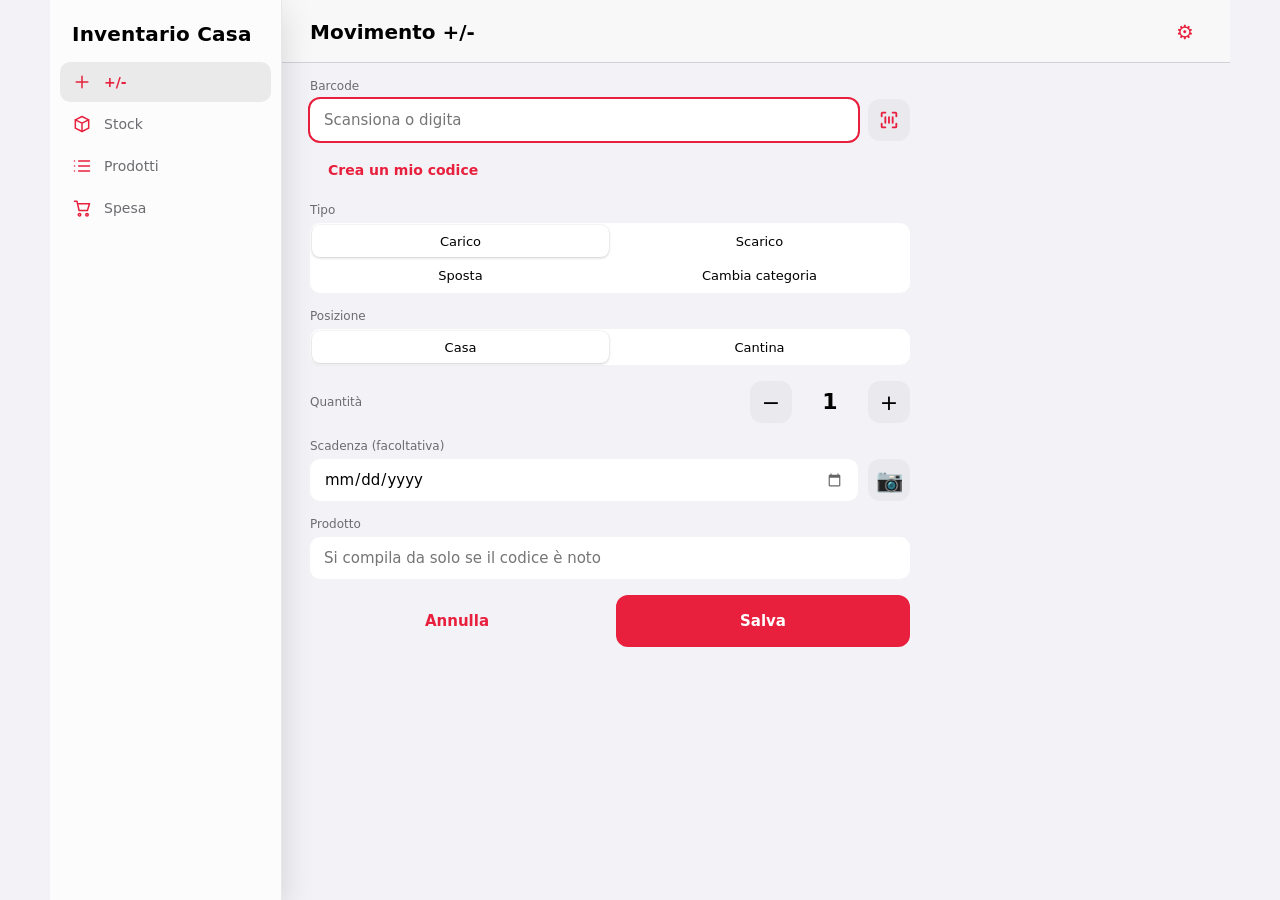
==== commit 704733a9: "Scadenza da foto: lettura AI della data sulla confezione (0.32.0) Co-Authored-By: Claude Sonnet 5.5 " ====
--- a/inventario_casa/app/static/index.html
+++ b/inventario_casa/app/static/index.html
@@ -7,11 +7,14 @@
 <script>(function(){try{var h=document.documentElement,t=localStorage.getItem("tema")||"auto",x=localStorage.getItem("testo")||"normale";h.dataset.tema=t;h.dataset.testo=x;var m=document.querySelector("meta[name=theme-color]");if(m&&(t==="chiaro"||(t==="auto"&&window.matchMedia&&matchMedia("(prefers-color-scheme: light)").matches)))m.setAttribute("content","#f2f2f7")}catch(e){}})();</script>
 <title>Inventario</title>
 <link rel="manifest" href="manifest.json">
+<link rel="apple-touch-icon" href="apple-touch-icon.png">
+<meta name="mobile-web-app-capable" content="yes"><meta name="apple-mobile-web-app-capable" content="yes">
+<meta name="apple-mobile-web-app-title" content="Inventario"><meta name="apple-mobile-web-app-status-bar-style" content="black">
 <link rel="icon" href="icon.svg" type="image/svg+xml">
-<link rel="stylesheet" href="style.css?v=0.30.1">
-<link rel="stylesheet" href="ios.css?v=0.30.1">
-<link rel="stylesheet" href="ios2.css?v=0.30.1">
-<link rel="stylesheet" href="tema.css?v=0.30.1">
+<link rel="stylesheet" href="style.css?v=0.32.0">
+<link rel="stylesheet" href="ios.css?v=0.32.0">
+<link rel="stylesheet" href="ios2.css?v=0.32.0">
+<link rel="stylesheet" href="tema.css?v=0.32.0">
 </head>
 <body>
 <div id="app">
@@ -37,7 +40,7 @@
 <div class="field" id="f-catnew" hidden><label for="catnew">Nuova categoria</label><select id="catnew"></select></div>
 <div class="field" id="f-luogo"><div class="lbl" id="l-luogo">Posizione</div><div class="seg" id="luogo" role="group" aria-labelledby="l-luogo"></div></div>
 <div class="field qty"><div class="lbl" id="l-q">Quantità</div><div class="row"><button type="button" class="sq" id="qm" aria-label="Diminuisci">−</button><output id="qv" aria-labelledby="l-q">1</output><button type="button" class="sq" id="qp" aria-label="Aumenta">+</button></div></div>
-<div class="field" id="f-scad"><label for="scad">Scadenza (facoltativa)</label><input id="scad" type="date"></div>
+<div class="field" id="f-scad"><label for="scad">Scadenza (facoltativa)</label><div class="row"><input id="scad" type="date"><button type="button" class="sq" id="scad-foto" aria-label="Leggi la scadenza da una foto">📷</button><input id="scad-file" type="file" accept="image/*" capture="environment" hidden></div><div id="scad-nota" class="note"></div></div>
 <div class="field"><label for="pr">Prodotto</label><input id="pr" type="text" placeholder="Si compila da solo se il codice è noto"><div id="cat" class="note"></div></div>
 <div class="actions"><button type="button" id="cancel" class="btn ghost">Annulla</button><button type="submit" id="save" class="btn primary">Salva</button></div>
 </form>
@@ -74,10 +77,10 @@
 <div id="toast" role="status" aria-live="polite"></div>
 <div id="undo" role="status" hidden></div>
 </div>
-<script src="app.js?v=0.30.1"></script>
-<script src="ios.js?v=0.30.1"></script>
-<script src="imp_sic.js?v=0.30.1"></script>
-<script src="imp_cop.js?v=0.30.1"></script>
-<script src="imp_cod.js?v=0.30.1"></script>
+<script src="app.js?v=0.32.0"></script>
+<script src="ios.js?v=0.32.0"></script>
+<script src="imp_sic.js?v=0.32.0"></script>
+<script src="imp_cop.js?v=0.32.0"></script>
+<script src="imp_cod.js?v=0.32.0"></script>
 </body>
 </html>
